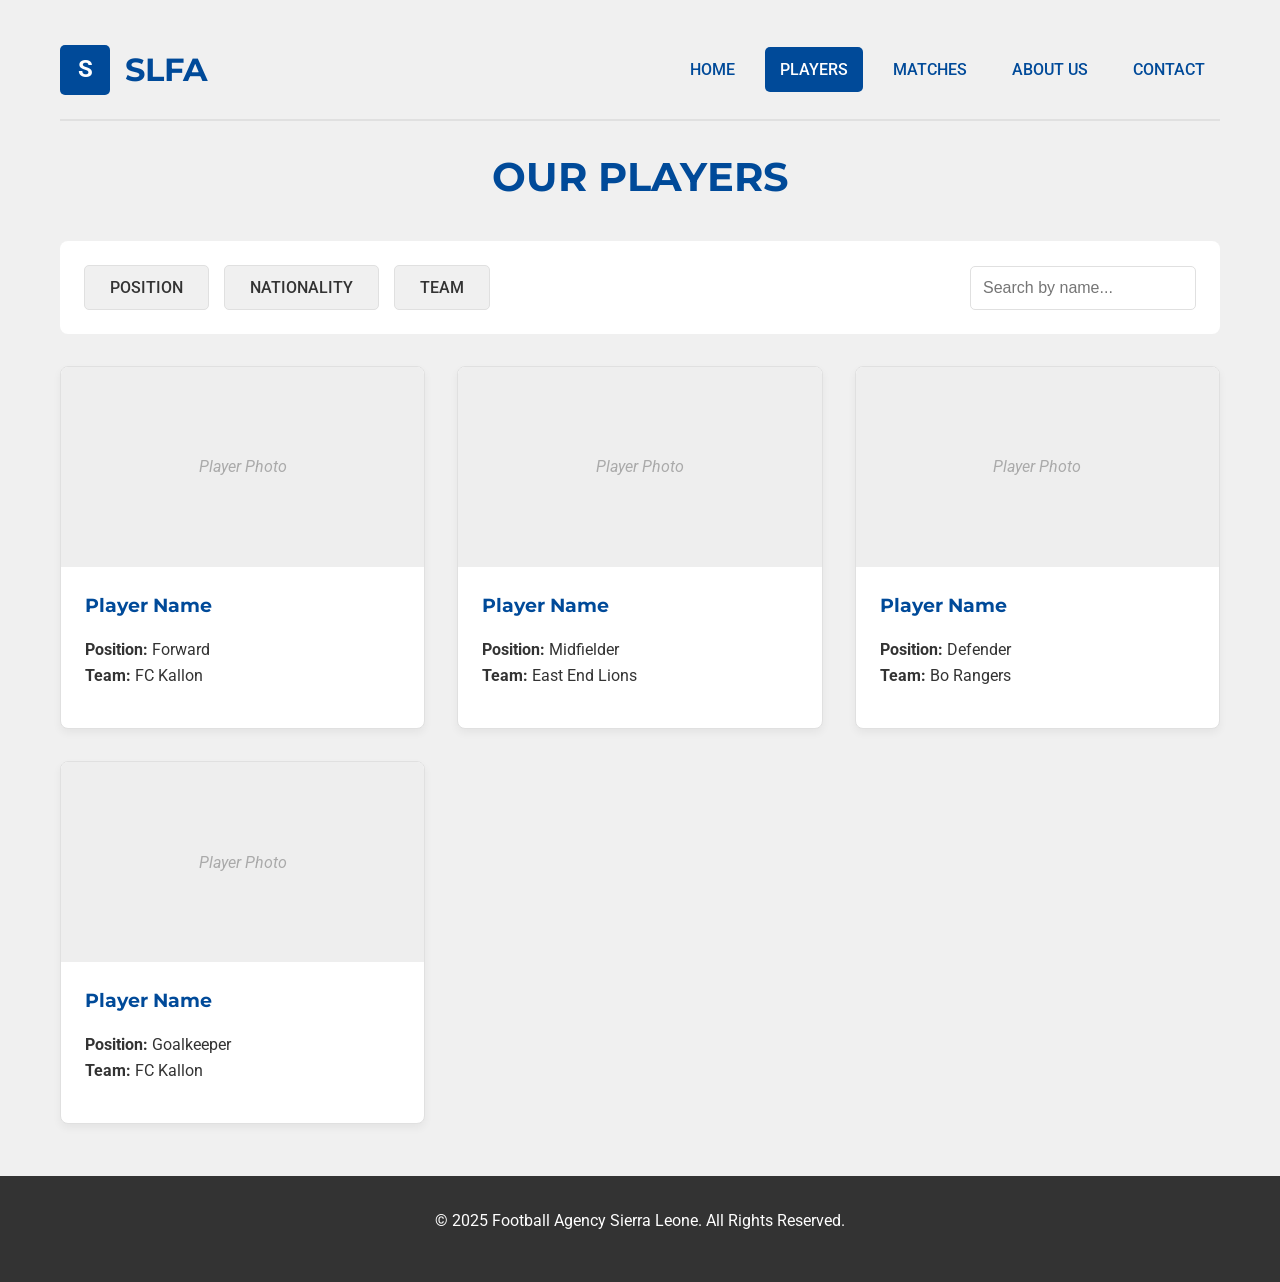
==== players.html @ a63cb7f3 "Add files via upload" ====
<!DOCTYPE html>
<html lang="en">
<head>
    <meta charset="UTF-8">
    <meta name="viewport" content="width=device-width, initial-scale=1.0">
    <title>Players - SLFA</title>
    <link rel="stylesheet" href="style.css">
    <link href="https://fonts.googleapis.com/css2?family=Montserrat:wght@700&family=Roboto:wght@400;500&display=swap" rel="stylesheet">
</head>
<body>
    <div class="container">
        <header class="site-header">
            <div class="logo-area">
                <div class="logo-box">S</div>
                <h2>SLFA</h2>
            </div>
            <nav class="main-nav">
                <ul>
                    <li><a href="index.html">HOME</a></li>
                    <li><a href="players.html" class="active">PLAYERS</a></li>
                    <li><a href="matches.html">MATCHES</a></li>
                    <li><a href="about.html">ABOUT US</a></li>
                    <li><a href="contact.html">CONTACT</a></li>
                </ul>
            </nav>
        </header>

        <main>
            <h1 class="page-title">OUR PLAYERS</h1>

            <section class="filter-bar">
                <button class="btn">POSITION</button>
                <button class="btn">NATIONALITY</button>
                <button class="btn">TEAM</button>
                <input type="text" placeholder="Search by name...">
            </section>

            <section class="player-grid">
                <div class="grid-container">
                    <div class="card">
                        <div class="card-image">Player Photo</div>
                        <div class="card-content">
                            <h3>Player Name</h3>
                            <p><strong>Position:</strong> Forward<br><strong>Team:</strong> FC Kallon</p>
                        </div>
                    </div>
                    <div class="card">
                        <div class="card-image">Player Photo</div>
                        <div class="card-content">
                            <h3>Player Name</h3>
                            <p><strong>Position:</strong> Midfielder<br><strong>Team:</strong> East End Lions</p>
                        </div>
                    </div>
                    <div class="card">
                        <div class="card-image">Player Photo</div>
                        <div class="card-content">
                            <h3>Player Name</h3>
                            <p><strong>Position:</strong> Defender<br><strong>Team:</strong> Bo Rangers</p>
                        </div>
                    </div>
                    <div class="card">
                        <div class="card-image">Player Photo</div>
                        <div class="card-content">
                            <h3>Player Name</h3>
                            <p><strong>Position:</strong> Goalkeeper<br><strong>Team:</strong> FC Kallon</p>
                        </div>
                    </div>
                    </div>
            </section>
        </main>
    </div>

    <footer class="site-footer">
        <p>&copy; 2025 Football Agency Sierra Leone. All Rights Reserved.</p>
    </footer>
</body>
</html>
---- style.css ----
/* --- Google Font Import --- */
@import url('https://fonts.googleapis.com/css2?family=Montserrat:wght@700&family=Roboto:wght@400;500&display=swap');

/* --- CSS Variables (Color Palette) --- */
:root {
    --primary-color: #004a99; /* Deep Blue */
    --secondary-color: #1eb53a; /* Sierra Leone Green */
    --accent-color: #f0f0f0; /* Light Grey Background */
    --text-color: #333;
    --text-color-light: #fefefe;
    --card-bg: #ffffff;
    --border-color: #e0e0e0;
}

/* --- Global Resets and Body --- */
* {
    box-sizing: border-box;
    margin: 0;
    padding: 0;
}

body {
    font-family: 'Roboto', sans-serif;
    background-color: var(--accent-color);
    color: var(--text-color);
    line-height: 1.6;
}

h1, h2, h3, h4, h5, h6 {
    font-family: 'Montserrat', sans-serif;
    color: var(--primary-color);
    margin-bottom: 1rem;
}

p {
    margin-bottom: 1rem;
}

a {
    text-decoration: none;
    color: var(--secondary-color);
    transition: all 0.3s ease;
}

a:hover {
    opacity: 0.8;
}

img {
    max-width: 100%;
    height: auto;
}

/* --- Main Layout Wrapper --- */
.container {
    max-width: 1200px;
    margin: 0 auto;
    padding: 20px;
}

/* --- Site Header & Navigation --- */
.site-header {
    display: flex;
    justify-content: space-between;
    align-items: center;
    padding: 1.5rem 0;
    margin-bottom: 1.5rem;
    border-bottom: 2px solid var(--border-color);
}

.logo-area {
    display: flex;
    align-items: center;
    gap: 15px;
}

.logo-box {
    width: 50px;
    height: 50px;
    background-color: var(--primary-color);
    color: var(--text-color-light);
    display: flex;
    align-items: center;
    justify-content: center;
    font-weight: bold;
    font-size: 1.5rem;
    border-radius: 5px;
}

.logo-area h2 {
    margin: 0;
    font-size: 2rem;
}

.main-nav ul {
    list-style: none;
    display: flex;
    gap: 15px;
}

.main-nav a {
    display: block;
    color: var(--primary-color);
    padding: 10px 15px;
    font-weight: 500;
    border-radius: 5px;
}

.main-nav a:hover {
    background-color: var(--accent-color);
}

.main-nav a.active {
    background-color: var(--primary-color);
    color: var(--text-color-light);
}

/* --- Page Title --- */
.page-title {
    font-size: 2.5rem;
    text-align: center;
    margin-bottom: 2rem;
    color: var(--primary-color);
}

/* --- Reusable Button --- */
.btn {
    display: inline-block;
    background-color: var(--secondary-color);
    color: var(--text-color-light);
    padding: 12px 25px;
    border-radius: 5px;
    font-weight: 500;
    border: none;
    cursor: pointer;
    font-family: 'Roboto', sans-serif;
    font-size: 1rem;
    text-align: center;
}

.btn:hover {
    background-color: #17912f; /* Darker green */
    color: var(--text-color-light);
    opacity: 1;
}

/* --- Reusable Card --- */
.card {
    background-color: var(--card-bg);
    border: 1px solid var(--border-color);
    border-radius: 8px;
    overflow: hidden;
    box-shadow: 0 4px 8px rgba(0,0,0,0.05);
}

.card-image {
    width: 100%;
    height: 200px;
    background-color: #eee;
    /* Placeholder - replace with <img> tags */
    display: flex;
    align-items: center;
    justify-content: center;
    color: #aaa;
    font-style: italic;
}

.card-content {
    padding: 1.5rem;
}

/* --- Grid Layouts --- */
.grid-container {
    display: grid;
    grid-template-columns: repeat(auto-fit, minmax(300px, 1fr));
    gap: 2rem;
}

/* --- Home Page --- */
.home-layout {
    display: grid;
    grid-template-columns: 2fr 1fr;
    gap: 2rem;
}

.news-item {
    display: flex;
    gap: 15px;
    margin-bottom: 1.5rem;
    padding-bottom: 1.5rem;
    border-bottom: 1px solid var(--border-color);
}
.news-item:last-child {
    border-bottom: none;
    margin-bottom: 0;
    padding-bottom: 0;
}
.news-item-img {
    width: 80px;
    height: 80px;
    background-color: #eee;
    border-radius: 5px;
    flex-shrink: 0;
}
.news-item-content h4 {
    margin-bottom: 5px;
    font-family: 'Roboto', sans-serif;
    color: var(--text-color);
}
.news-item-content p {
    font-size: 0.9rem;
    color: #666;
    margin: 0;
}

/* --- Players Page --- */
.filter-bar {
    background-color: var(--card-bg);
    padding: 1.5rem;
    border-radius: 8px;
    margin-bottom: 2rem;
    display: flex;
    flex-wrap: wrap;
    gap: 15px;
    align-items: center;
}
.filter-bar .btn {
    background-color: var(--accent-color);
    color: var(--text-color);
    border: 1px solid var(--border-color);
}
.filter-bar .btn:hover {
    background-color: #e0e0e0;
}
.filter-bar input[type="text"] {
    padding: 12px;
    border: 1px solid var(--border-color);
    border-radius: 5px;
    font-size: 1rem;
    margin-left: auto;
}

/* --- Matches Page --- */
.matches-table {
    width: 100%;
    border-collapse: collapse;
    margin-bottom: 2rem;
    background: var(--card-bg);
    box-shadow: 0 4px 8px rgba(0,0,0,0.05);
}
.matches-table th, 
.matches-table td {
    padding: 1rem;
    text-align: left;
    border-bottom: 1px solid var(--border-color);
}
.matches-table thead {
    background-color: var(--primary-color);
    color: var(--text-color-light);
}
.matches-table tbody tr:nth-child(even) {
    background-color: var(--accent-color);
}
.matches-table tbody tr:hover {
    background-color: #e9e9e9;
}

/* --- About Us Page --- */
.about-layout {
    display: grid;
    grid-template-columns: 2fr 1fr;
    gap: 2rem;
}
.about-text section {
    margin-bottom: 2rem;
}
.about-images {
    display: grid;
    grid-template-columns: 1fr 1fr;
    gap: 1rem;
}
.about-images .placeholder-img {
    width: 100%;
    padding-top: 100%; /* Creates a square */
    background-color: #eee;
    border-radius: 8px;
}

/* --- Contact Us Page --- */
.contact-layout {
    display: grid;
    grid-template-columns: 2fr 1fr;
    gap: 2rem;
    background: var(--card-bg);
    padding: 2rem;
    border-radius: 8px;
}
.contact-form label {
    display: block;
    margin-bottom: 5px;
    font-weight: 500;
}
.contact-form input,
.contact-form textarea {
    width: 100%;
    padding: 12px;
    border: 1px solid var(--border-color);
    border-radius: 5px;
    margin-bottom: 1rem;
    font-size: 1rem;
    font-family: 'Roboto', sans-serif;
}
.contact-details h4 {
    margin-bottom: 0.5rem;
}
.contact-details p {
    margin-bottom: 1.5rem;
}
.social-icons {
    display: flex;
    gap: 15px;
}
.social-icon {
    width: 40px;
    height: 40px;
    background-color: var(--primary-color);
    color: var(--text-color-light);
    display: flex;
    align-items: center;
    justify-content: center;
    font-weight: bold;
    border-radius: 50%;
}

/* --- Site Footer --- */
.site-footer {
    text-align: center;
    padding: 2rem;
    margin-top: 2rem;
    background-color: #333;
    color: var(--text-color-light);
}
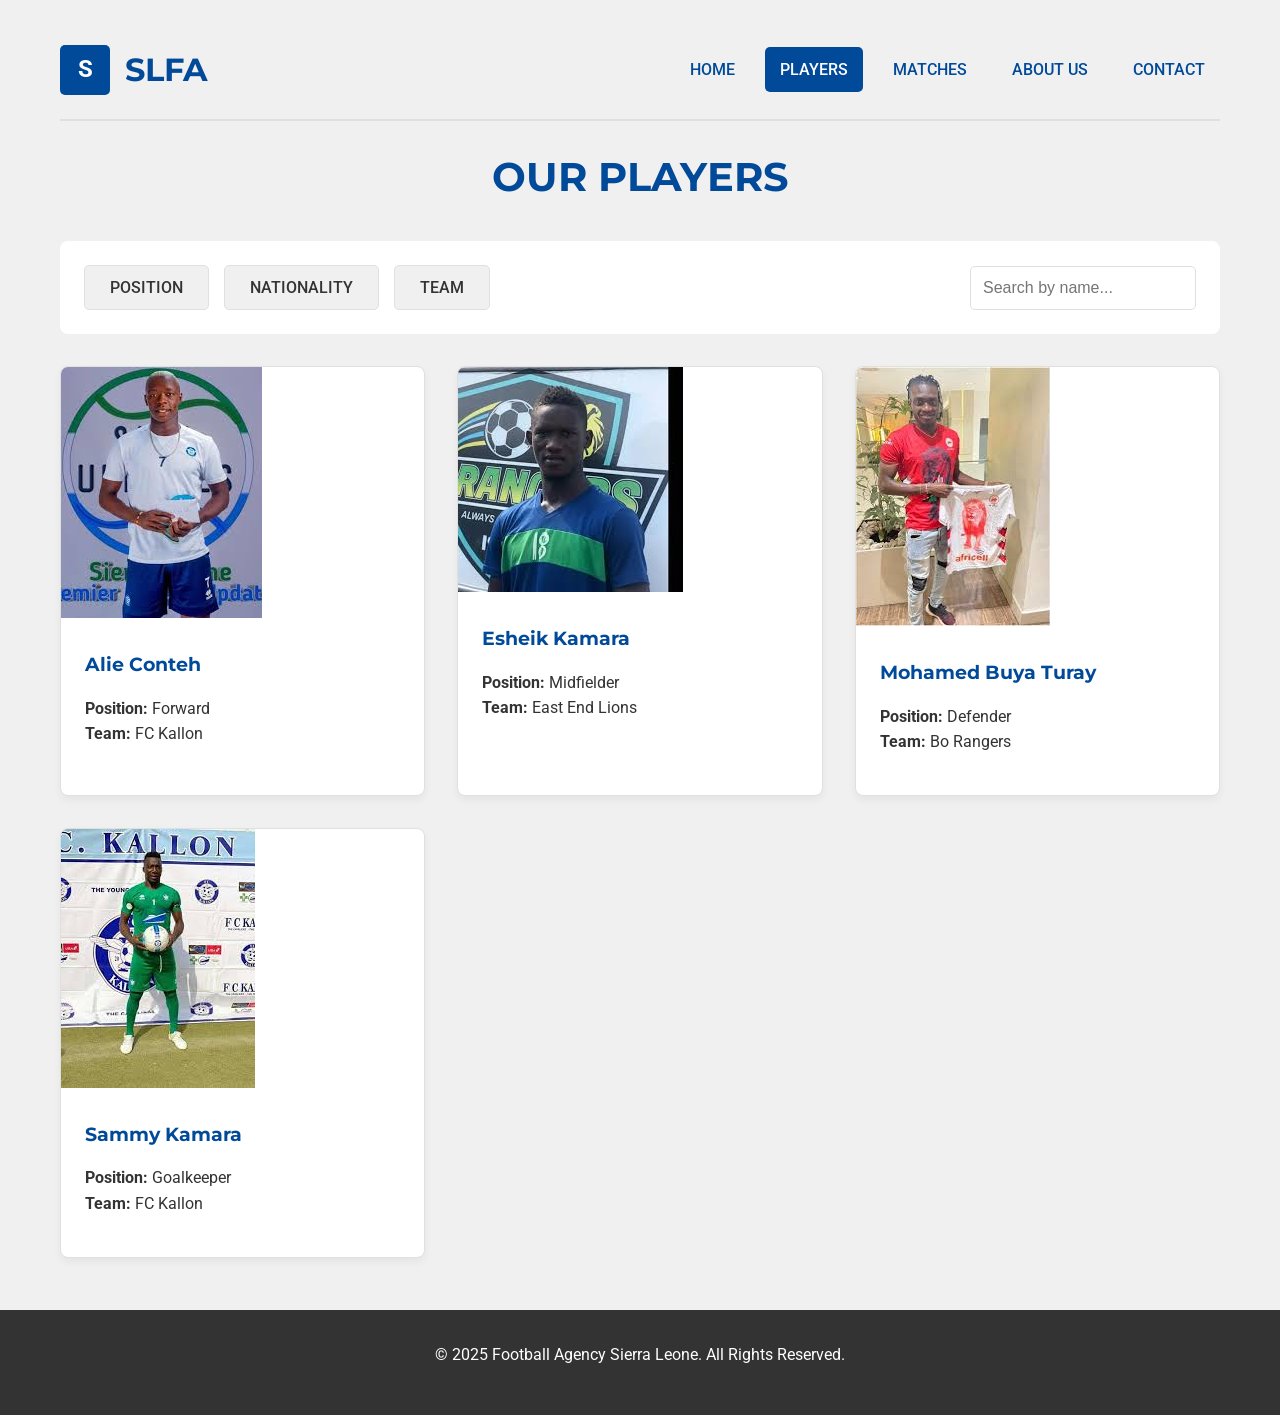
==== commit 88dfead6: "Add files via upload" ====
--- a/players.html
+++ b/players.html
@@ -38,30 +38,30 @@
             <section class="player-grid">
                 <div class="grid-container">
                     <div class="card">
-                        <div class="card-image">Player Photo</div>
+                        <img src="alie conteh.jpeg" alt="Alie Conteh">    
                         <div class="card-content">
-                            <h3>Player Name</h3>
+                            <h3>Alie Conteh</h3>
                             <p><strong>Position:</strong> Forward<br><strong>Team:</strong> FC Kallon</p>
                         </div>
                     </div>
                     <div class="card">
-                        <div class="card-image">Player Photo</div>
+                        <img src="esheik kamara.jpeg" alt="Esheik Kamara">
                         <div class="card-content">
-                            <h3>Player Name</h3>
+                            <h3>Esheik Kamara</h3>
                             <p><strong>Position:</strong> Midfielder<br><strong>Team:</strong> East End Lions</p>
                         </div>
                     </div>
                     <div class="card">
-                        <div class="card-image">Player Photo</div>
+                        <img src="midfilder east.jpeg" alt="Mohamed Buya Turay">
                         <div class="card-content">
-                            <h3>Player Name</h3>
+                            <h3>Mohamed Buya Turay</h3>
                             <p><strong>Position:</strong> Defender<br><strong>Team:</strong> Bo Rangers</p>
                         </div>
                     </div>
                     <div class="card">
-                        <div class="card-image">Player Photo</div>
+                        <img src="goal man.jpeg" alt="Sammy Kamara">
                         <div class="card-content">
-                            <h3>Player Name</h3>
+                            <h3>Sammy Kamara</h3>
                             <p><strong>Position:</strong> Goalkeeper<br><strong>Team:</strong> FC Kallon</p>
                         </div>
                     </div>
